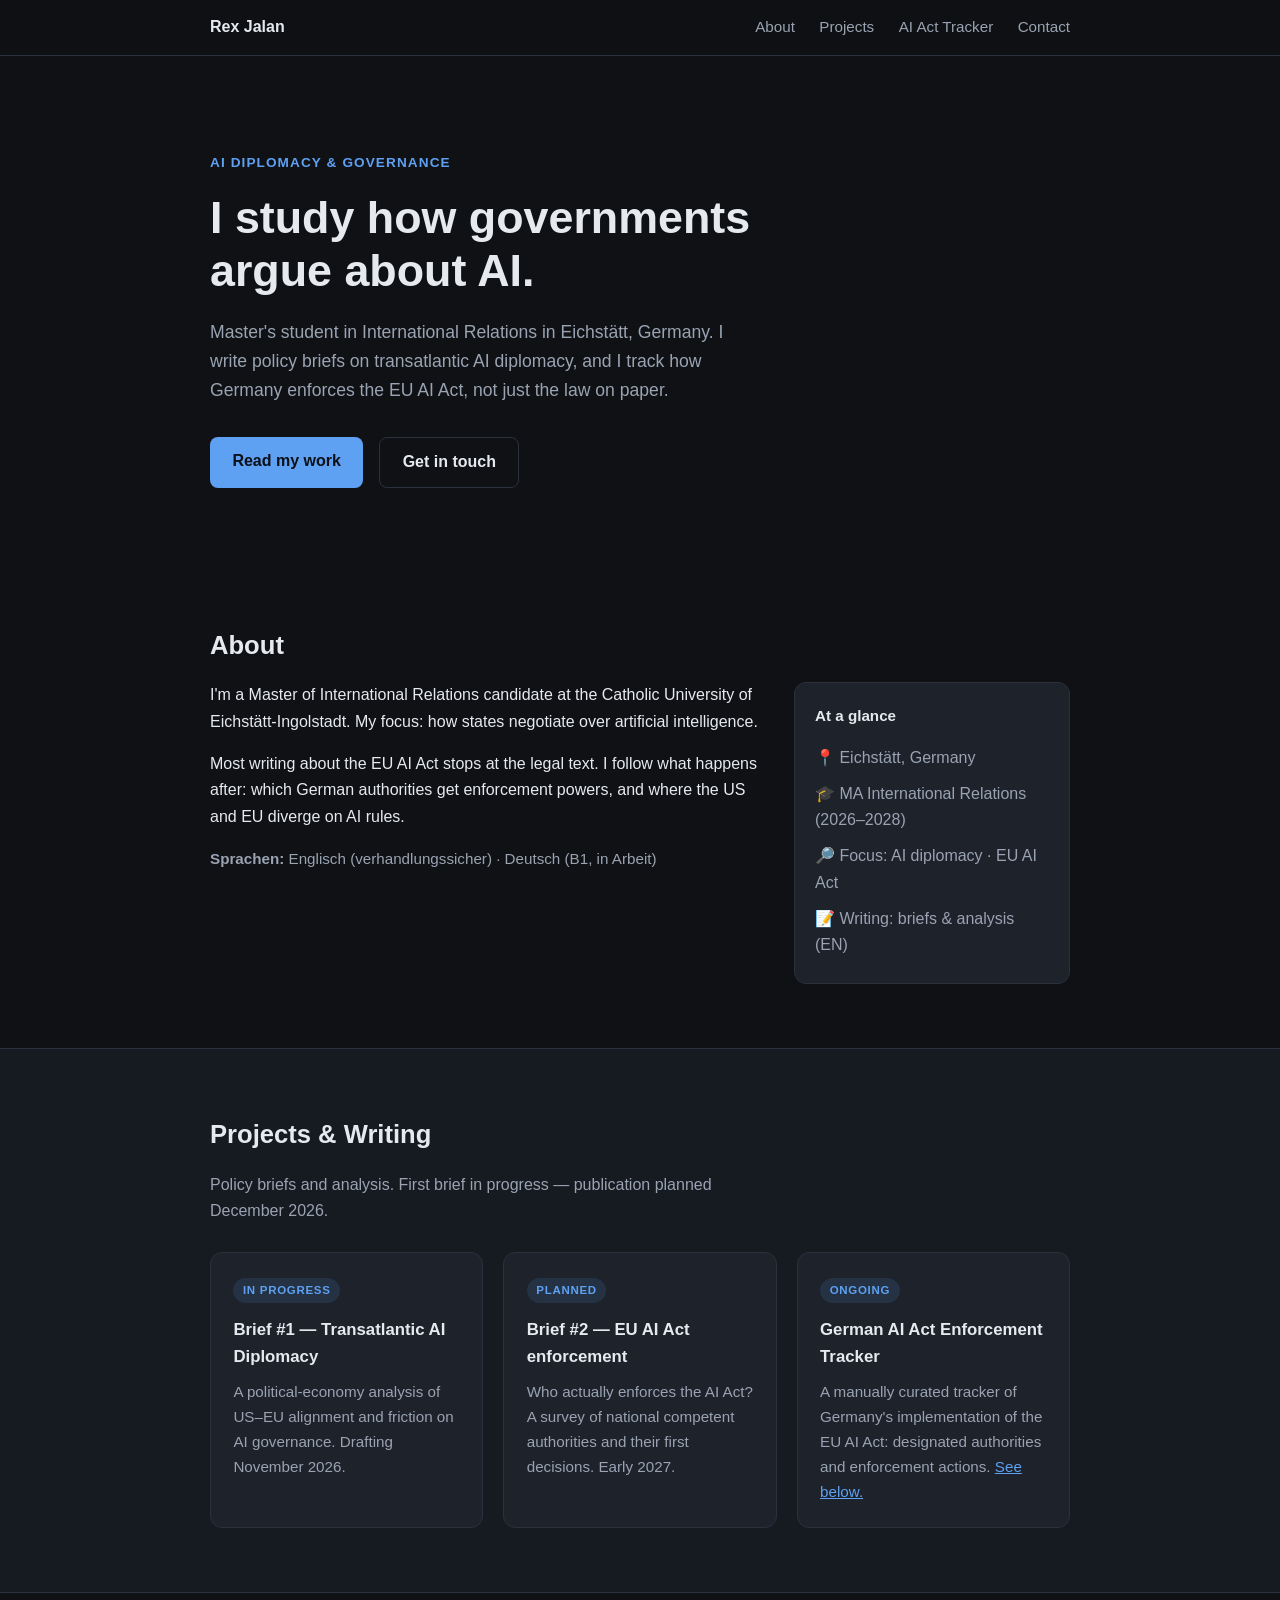
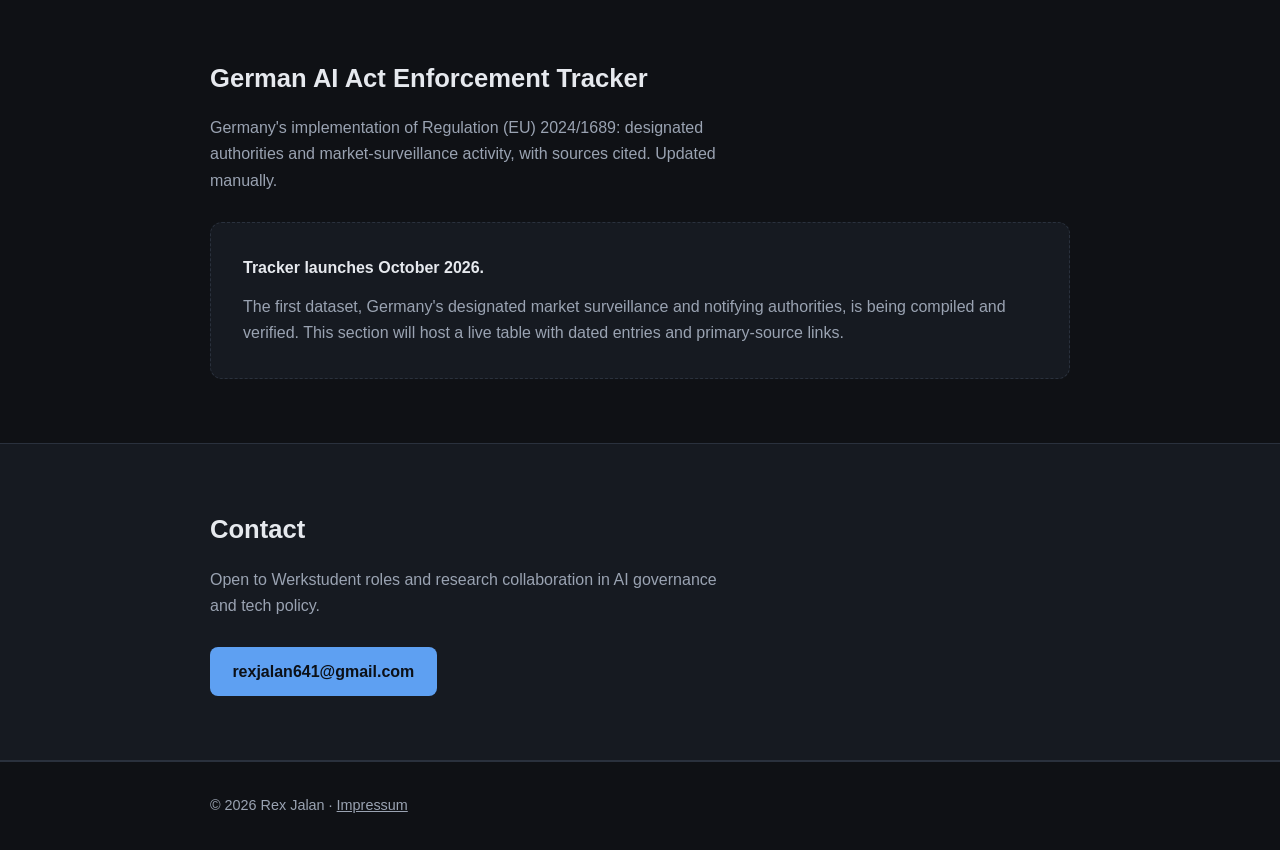
==== index.html @ d534fffb "Portfolio site skeleton: index, style, impressum placeholder, blueprint draft v0" ====
<!DOCTYPE html>
<html lang="en">
<head>
  <meta charset="UTF-8">
  <meta name="viewport" content="width=device-width, initial-scale=1.0">
  <title>Rex Jalan — AI Diplomacy &amp; Governance</title>
  <meta name="description" content="Policy analysis on transatlantic AI diplomacy, EU AI Act enforcement in Germany, and AI governance.">
  <link rel="stylesheet" href="style.css">
</head>
<body>
  <header class="nav">
    <div class="container nav-inner">
      <a href="#top" class="brand">Rex Jalan</a>
      <nav>
        <a href="#about">About</a>
        <a href="#projects">Projects</a>
        <a href="#tracker">AI Act Tracker</a>
        <a href="#contact">Contact</a>
      </nav>
    </div>
  </header>

  <main id="top">
    <!-- HERO -->
    <section class="hero">
      <div class="container">
        <p class="kicker">AI Diplomacy &amp; Governance</p>
        <h1>I study how governments argue about AI.</h1>
        <p class="lede">
          Master's student in International Relations in Eichstätt, Germany.
          I write policy briefs on transatlantic AI diplomacy, and I track how
          Germany enforces the EU AI Act, not just the law on paper.
        </p>
        <div class="hero-actions">
          <a class="btn" href="#projects">Read my work</a>
          <a class="btn btn-ghost" href="#contact">Get in touch</a>
        </div>
      </div>
    </section>

    <!-- ABOUT -->
    <section id="about" class="section">
      <div class="container">
        <h2>About</h2>
        <div class="about-grid">
          <div>
            <p>
              I'm a Master of International Relations candidate at the Catholic
              University of Eichstätt-Ingolstadt. My focus: how states negotiate
              over artificial intelligence.
            </p>
            <p>
              Most writing about the EU AI Act stops at the legal text. I follow
              what happens after: which German authorities get enforcement powers,
              and where the US and EU diverge on AI rules.
            </p>
            <p class="lang-note">
              <strong>Sprachen:</strong> Englisch (verhandlungssicher) · Deutsch (B1, in Arbeit)
            </p>
          </div>
          <aside class="facts">
            <h3>At a glance</h3>
            <ul>
              <li>📍 Eichstätt, Germany</li>
              <li>🎓 MA International Relations (2026–2028)</li>
              <li>🔎 Focus: AI diplomacy · EU AI Act</li>
              <li>📝 Writing: briefs &amp; analysis (EN)</li>
            </ul>
          </aside>
        </div>
      </div>
    </section>

    <!-- PROJECTS -->
    <section id="projects" class="section section-alt">
      <div class="container">
        <h2>Projects &amp; Writing</h2>
        <p class="section-sub">Policy briefs and analysis. First brief in progress — publication planned December 2026.</p>
        <div class="cards">
          <article class="card">
            <span class="tag">In progress</span>
            <h3>Brief #1 — Transatlantic AI Diplomacy</h3>
            <p>A political-economy analysis of US–EU alignment and friction on AI governance. Drafting November 2026.</p>
          </article>
          <article class="card">
            <span class="tag">Planned</span>
            <h3>Brief #2 — EU AI Act enforcement</h3>
            <p>Who actually enforces the AI Act? A survey of national competent authorities and their first decisions. Early 2027.</p>
          </article>
          <article class="card">
            <span class="tag">Ongoing</span>
            <h3>German AI Act Enforcement Tracker</h3>
            <p>A manually curated tracker of Germany's implementation of the EU AI Act: designated authorities and enforcement actions. <a href="#tracker">See below.</a></p>
          </article>
        </div>
      </div>
    </section>

    <!-- TRACKER -->
    <section id="tracker" class="section">
      <div class="container">
        <h2>German AI Act Enforcement Tracker</h2>
        <p class="section-sub">
          Germany's implementation of Regulation (EU) 2024/1689: designated
          authorities and market-surveillance activity, with sources cited.
          Updated manually.
        </p>
        <div class="tracker-placeholder">
          <p><strong>Tracker launches October 2026.</strong></p>
          <p>The first dataset, Germany's designated market surveillance and notifying authorities, is being compiled and verified. This section will host a live table with dated entries and primary-source links.</p>
        </div>
      </div>
    </section>

    <!-- CONTACT -->
    <section id="contact" class="section section-alt">
      <div class="container">
        <h2>Contact</h2>
        <p class="section-sub">
          Open to Werkstudent roles and research collaboration in AI governance
          and tech policy.
        </p>
        <a class="btn" href="mailto:rexjalan641@gmail.com">rexjalan641@gmail.com</a>
      </div>
    </section>
  </main>

  <footer class="footer">
    <div class="container">
      <p>© 2026 Rex Jalan · <a href="impressum.html">Impressum</a></p>
    </div>
  </footer>
</body>
</html>
---- style.css ----
:root {
  --bg: #0f1115;
  --bg-alt: #161a21;
  --card: #1d222b;
  --text: #e6e9ee;
  --muted: #9aa3b2;
  --accent: #5ea0f2;
  --border: #2a313d;
}

* { box-sizing: border-box; margin: 0; padding: 0; }

body {
  font-family: -apple-system, "Segoe UI", Roboto, Helvetica, Arial, sans-serif;
  background: var(--bg);
  color: var(--text);
  line-height: 1.65;
}

.container { max-width: 900px; margin: 0 auto; padding: 0 1.25rem; }

/* Nav */
.nav { position: sticky; top: 0; background: rgba(15,17,21,.92); backdrop-filter: blur(8px); border-bottom: 1px solid var(--border); z-index: 10; }
.nav-inner { display: flex; justify-content: space-between; align-items: center; padding: .9rem 1.25rem; }
.brand { font-weight: 700; color: var(--text); text-decoration: none; }
.nav nav a { color: var(--muted); text-decoration: none; margin-left: 1.25rem; font-size: .95rem; }
.nav nav a:hover { color: var(--text); }

/* Hero */
.hero { padding: 6rem 0 4.5rem; text-align: left; }
.kicker { color: var(--accent); font-weight: 600; text-transform: uppercase; letter-spacing: .08em; font-size: .85rem; margin-bottom: 1rem; }
.hero h1 { font-size: clamp(1.9rem, 5vw, 2.8rem); line-height: 1.2; max-width: 22ch; }
.lede { margin-top: 1.25rem; color: var(--muted); max-width: 55ch; font-size: 1.1rem; }
.hero-actions { margin-top: 2rem; display: flex; gap: 1rem; flex-wrap: wrap; }

.btn {
  display: inline-block; padding: .7rem 1.4rem; border-radius: 8px;
  background: var(--accent); color: #0c1017; font-weight: 600; text-decoration: none;
}
.btn:hover { filter: brightness(1.1); }
.btn-ghost { background: transparent; color: var(--text); border: 1px solid var(--border); }

/* Sections */
.section { padding: 4rem 0; }
.section-alt { background: var(--bg-alt); border-block: 1px solid var(--border); }
h2 { font-size: 1.6rem; margin-bottom: 1rem; }
.section-sub { color: var(--muted); max-width: 60ch; margin-bottom: 1.75rem; }

/* About */
.about-grid { display: grid; grid-template-columns: 1fr; gap: 2rem; }
@media (min-width: 720px) { .about-grid { grid-template-columns: 2fr 1fr; } }
.about-grid p + p { margin-top: 1rem; }
.lang-note { margin-top: 1.25rem; font-size: .95rem; color: var(--muted); }
.facts { background: var(--card); border: 1px solid var(--border); border-radius: 12px; padding: 1.25rem; height: fit-content; }
.facts h3 { font-size: .95rem; margin-bottom: .75rem; }
.facts ul { list-style: none; }
.facts li { padding: .3rem 0; color: var(--muted); }

/* Cards */
.cards { display: grid; gap: 1.25rem; grid-template-columns: repeat(auto-fit, minmax(240px, 1fr)); }
.card { background: var(--card); border: 1px solid var(--border); border-radius: 12px; padding: 1.4rem; }
.tag { display: inline-block; font-size: .72rem; font-weight: 600; text-transform: uppercase; letter-spacing: .06em; color: var(--accent); background: rgba(94,160,242,.12); padding: .2rem .6rem; border-radius: 99px; margin-bottom: .8rem; }
.card h3 { font-size: 1.05rem; margin-bottom: .5rem; }
.card p { color: var(--muted); font-size: .95rem; }
.card a { color: var(--accent); }

/* Tracker placeholder */
.tracker-placeholder { border: 1px dashed var(--border); border-radius: 12px; padding: 2rem; color: var(--muted); background: var(--bg-alt); }
.tracker-placeholder strong { color: var(--text); }
.tracker-placeholder p + p { margin-top: .75rem; }

/* Contact */
.socials { margin-top: 1.25rem; color: var(--muted); }
.socials a { color: var(--accent); text-decoration: none; }
.socials a:hover { text-decoration: underline; }

/* Footer */
.footer { border-top: 1px solid var(--border); padding: 2rem 0; color: var(--muted); font-size: .9rem; }
.footer a { color: var(--muted); }
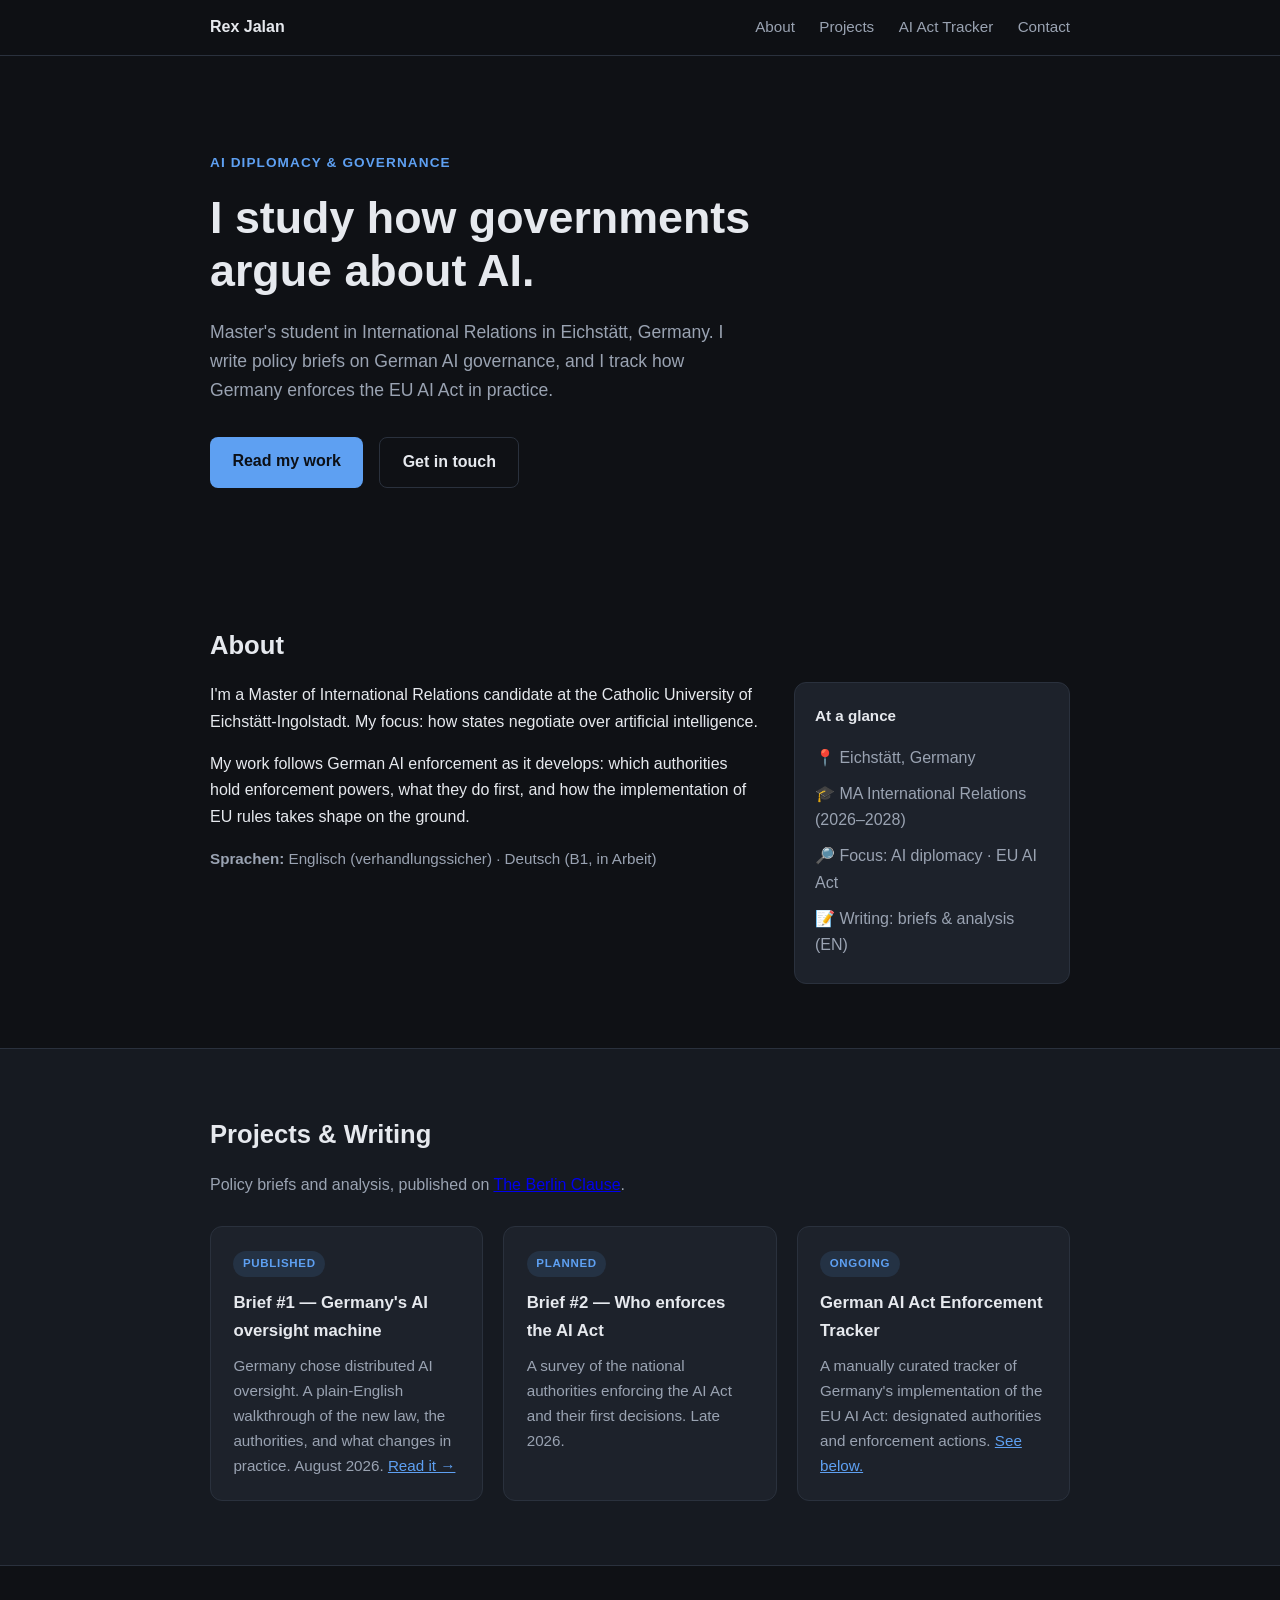
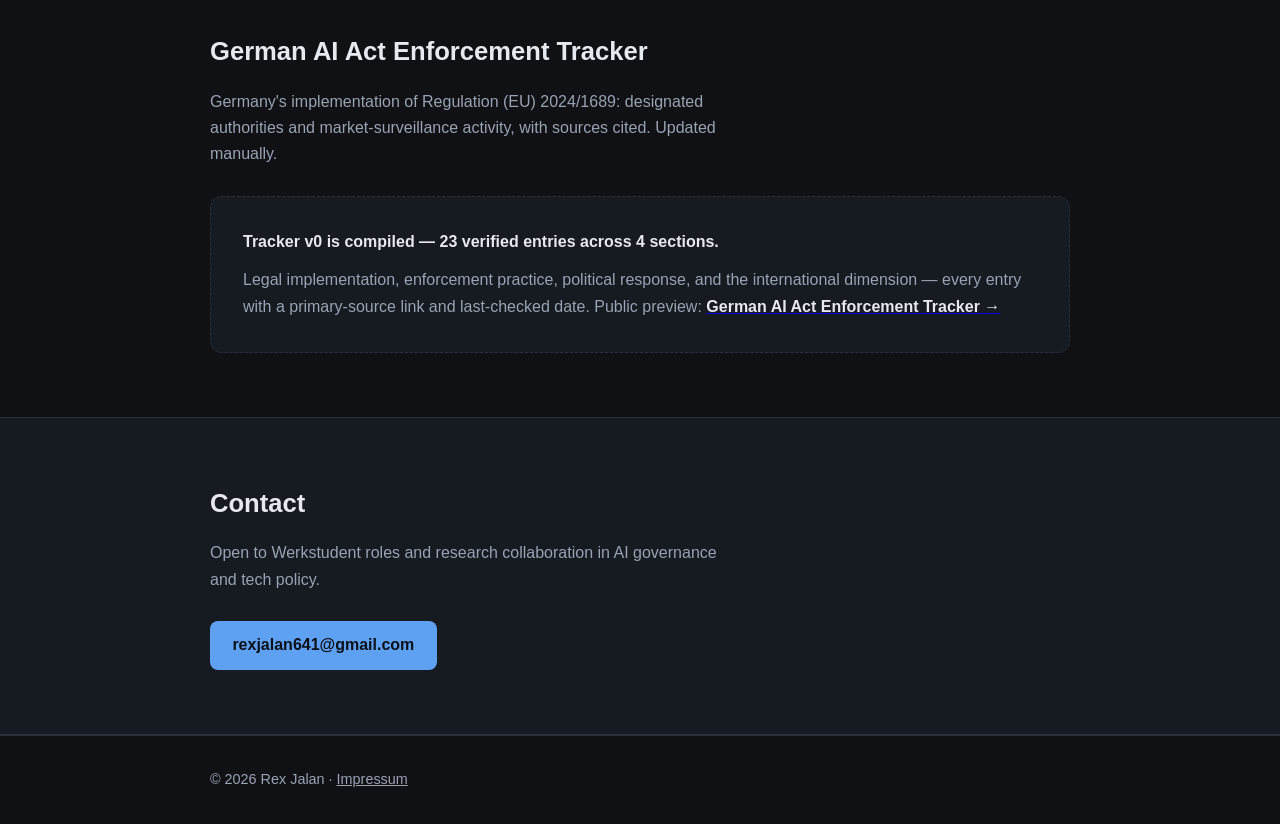
==== commit 0cccab65: "Launch tracker v0 + Brief #1, align site copy with Blueprint v1 (Germany enforcement focus)" ====
--- a/index.html
+++ b/index.html
@@ -4,7 +4,7 @@
   <meta charset="UTF-8">
   <meta name="viewport" content="width=device-width, initial-scale=1.0">
   <title>Rex Jalan — AI Diplomacy &amp; Governance</title>
-  <meta name="description" content="Policy analysis on transatlantic AI diplomacy, EU AI Act enforcement in Germany, and AI governance.">
+  <meta name="description" content="Policy analysis on German AI governance, EU AI Act enforcement in Germany, and AI policy.">
   <link rel="stylesheet" href="style.css">
 </head>
 <body>
@@ -28,8 +28,8 @@
         <h1>I study how governments argue about AI.</h1>
         <p class="lede">
           Master's student in International Relations in Eichstätt, Germany.
-          I write policy briefs on transatlantic AI diplomacy, and I track how
-          Germany enforces the EU AI Act, not just the law on paper.
+          I write policy briefs on German AI governance, and I track how
+          Germany enforces the EU AI Act in practice.
         </p>
         <div class="hero-actions">
           <a class="btn" href="#projects">Read my work</a>
@@ -50,9 +50,9 @@
               over artificial intelligence.
             </p>
             <p>
-              Most writing about the EU AI Act stops at the legal text. I follow
-              what happens after: which German authorities get enforcement powers,
-              and where the US and EU diverge on AI rules.
+              My work follows German AI enforcement as it develops: which
+              authorities hold enforcement powers, what they do first, and
+              how the implementation of EU rules takes shape on the ground.
             </p>
             <p class="lang-note">
               <strong>Sprachen:</strong> Englisch (verhandlungssicher) · Deutsch (B1, in Arbeit)
@@ -75,17 +75,17 @@
     <section id="projects" class="section section-alt">
       <div class="container">
         <h2>Projects &amp; Writing</h2>
-        <p class="section-sub">Policy briefs and analysis. First brief in progress — publication planned December 2026.</p>
+        <p class="section-sub">Policy briefs and analysis, published on <a href="https://rexjalan.substack.com">The Berlin Clause</a>.</p>
         <div class="cards">
           <article class="card">
-            <span class="tag">In progress</span>
-            <h3>Brief #1 — Transatlantic AI Diplomacy</h3>
-            <p>A political-economy analysis of US–EU alignment and friction on AI governance. Drafting November 2026.</p>
+            <span class="tag">Published</span>
+            <h3>Brief #1 — Germany's AI oversight machine</h3>
+            <p>Germany chose distributed AI oversight. A plain-English walkthrough of the new law, the authorities, and what changes in practice. August 2026. <a href="https://rexjalan.substack.com/p/germany-decided-not-to-build-an-ai">Read it →</a></p>
           </article>
           <article class="card">
             <span class="tag">Planned</span>
-            <h3>Brief #2 — EU AI Act enforcement</h3>
-            <p>Who actually enforces the AI Act? A survey of national competent authorities and their first decisions. Early 2027.</p>
+            <h3>Brief #2 — Who enforces the AI Act</h3>
+            <p>A survey of the national authorities enforcing the AI Act and their first decisions. Late 2026.</p>
           </article>
           <article class="card">
             <span class="tag">Ongoing</span>
@@ -106,8 +106,8 @@
           Updated manually.
         </p>
         <div class="tracker-placeholder">
-          <p><strong>Tracker launches October 2026.</strong></p>
-          <p>The first dataset, Germany's designated market surveillance and notifying authorities, is being compiled and verified. This section will host a live table with dated entries and primary-source links.</p>
+          <p><strong>Tracker v0 is compiled — 23 verified entries across 4 sections.</strong></p>
+          <p>Legal implementation, enforcement practice, political response, and the international dimension — every entry with a primary-source link and last-checked date. Public preview: <a href="tracker.html"><strong>German AI Act Enforcement Tracker →</strong></a></p>
         </div>
       </div>
     </section>
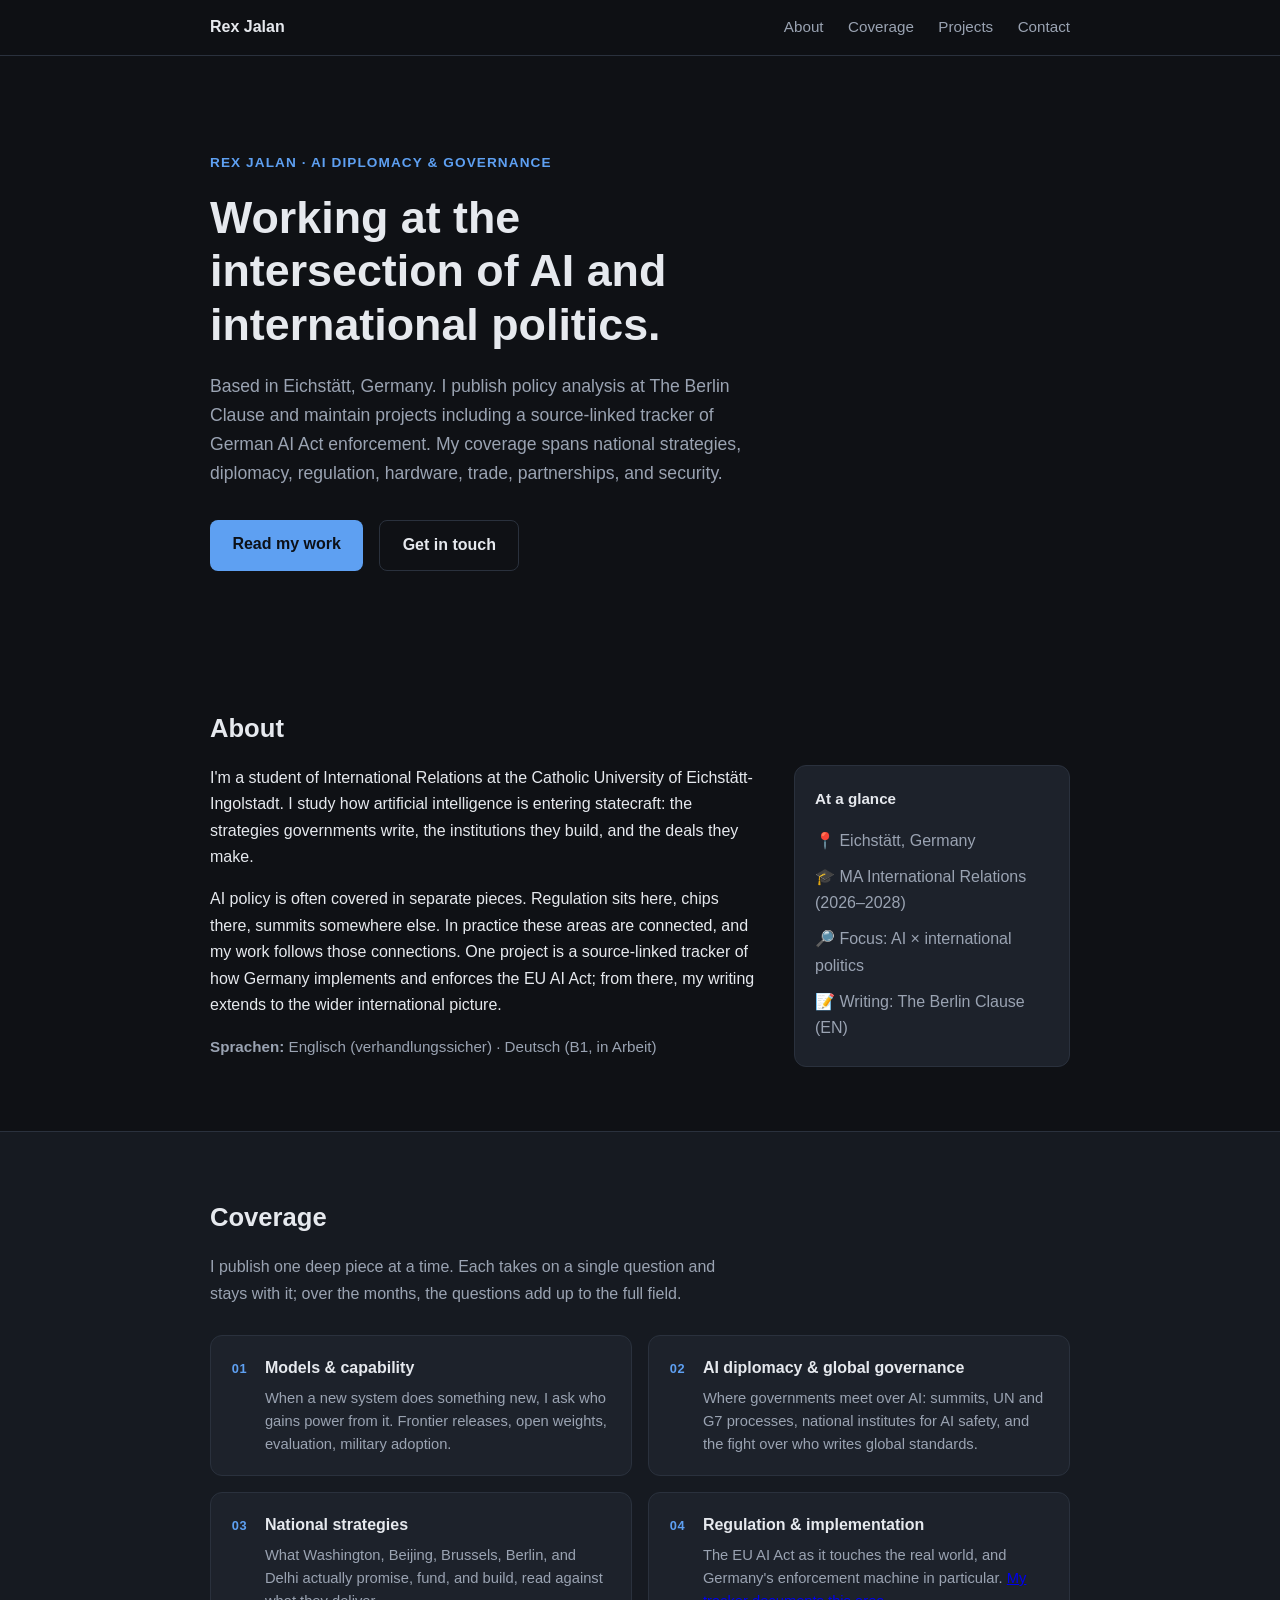
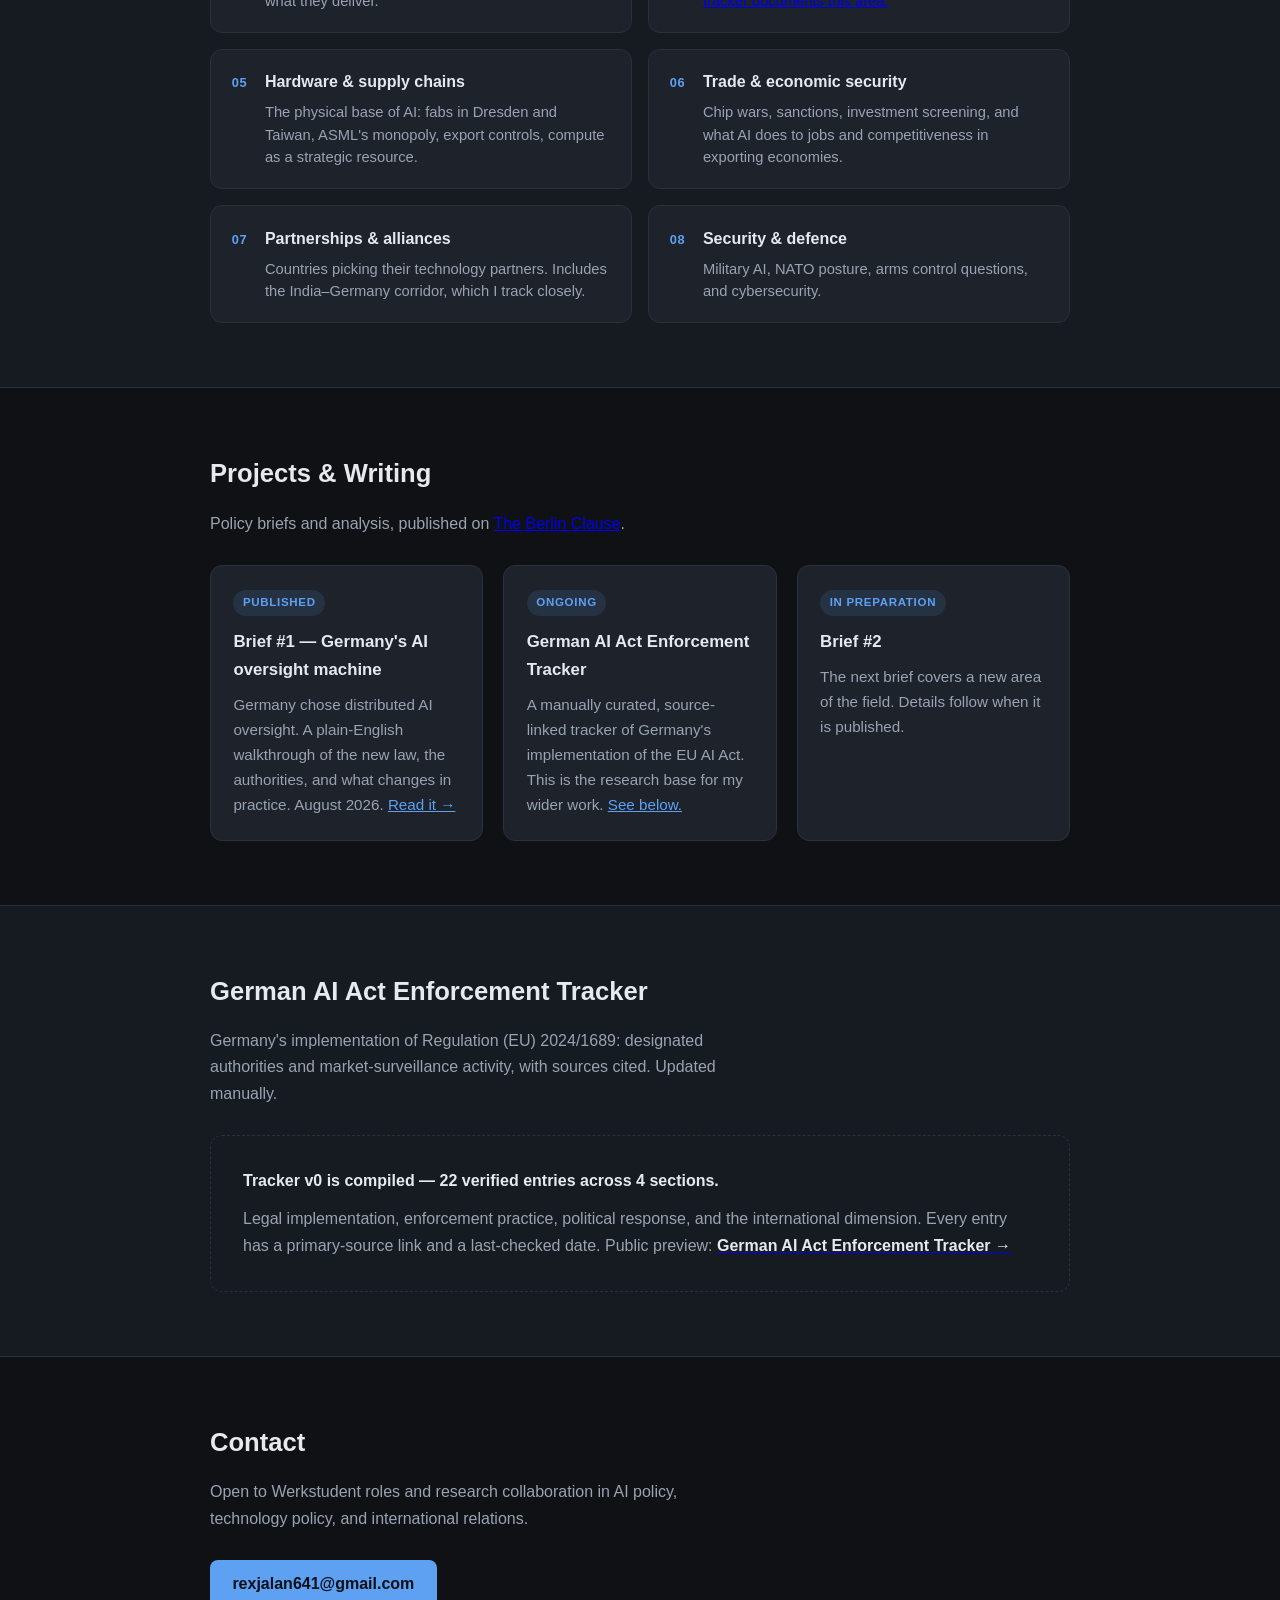
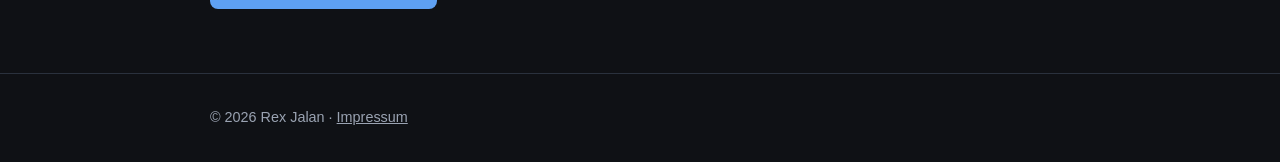
==== commit a3e61dc4: "Blueprint v2: broaden site to IR-of-AI scope, tracker as one project among several - Hero: intersect" ====
--- a/index.html
+++ b/index.html
@@ -3,8 +3,8 @@
 <head>
   <meta charset="UTF-8">
   <meta name="viewport" content="width=device-width, initial-scale=1.0">
-  <title>Rex Jalan — AI Diplomacy &amp; Governance</title>
-  <meta name="description" content="Policy analysis on German AI governance, EU AI Act enforcement in Germany, and AI policy.">
+  <title>Rex Jalan · AI &amp; International Politics</title>
+  <meta name="description" content="Policy analysis on AI and international politics from Germany: national strategies, diplomacy, regulation, chips and supply chains, trade, alliances, and security. Includes a bilingual German AI Act enforcement tracker.">
   <link rel="stylesheet" href="style.css">
 </head>
 <body>
@@ -13,8 +13,8 @@
       <a href="#top" class="brand">Rex Jalan</a>
       <nav>
         <a href="#about">About</a>
+        <a href="#coverage">Coverage</a>
         <a href="#projects">Projects</a>
-        <a href="#tracker">AI Act Tracker</a>
         <a href="#contact">Contact</a>
       </nav>
     </div>
@@ -24,12 +24,13 @@
     <!-- HERO -->
     <section class="hero">
       <div class="container">
-        <p class="kicker">AI Diplomacy &amp; Governance</p>
-        <h1>I study how governments argue about AI.</h1>
+        <p class="kicker">Rex Jalan · AI Diplomacy &amp; Governance</p>
+        <h1>Working at the intersection of AI and international politics.</h1>
         <p class="lede">
-          Master's student in International Relations in Eichstätt, Germany.
-          I write policy briefs on German AI governance, and I track how
-          Germany enforces the EU AI Act in practice.
+          Based in Eichstätt, Germany. I publish policy analysis at The Berlin
+          Clause and maintain projects including a source-linked tracker of
+          German AI Act enforcement. My coverage spans national strategies,
+          diplomacy, regulation, hardware, trade, partnerships, and security.
         </p>
         <div class="hero-actions">
           <a class="btn" href="#projects">Read my work</a>
@@ -45,14 +46,18 @@
         <div class="about-grid">
           <div>
             <p>
-              I'm a Master of International Relations candidate at the Catholic
-              University of Eichstätt-Ingolstadt. My focus: how states negotiate
-              over artificial intelligence.
+              I'm a student of International Relations at the Catholic
+              University of Eichstätt-Ingolstadt. I study how artificial
+              intelligence is entering statecraft: the strategies governments
+              write, the institutions they build, and the deals they make.
             </p>
             <p>
-              My work follows German AI enforcement as it develops: which
-              authorities hold enforcement powers, what they do first, and
-              how the implementation of EU rules takes shape on the ground.
+              AI policy is often covered in separate pieces. Regulation sits
+              here, chips there, summits somewhere else. In practice these
+              areas are connected, and my work follows those connections. One
+              project is a source-linked tracker of how Germany
+              implements and enforces the EU AI Act; from there, my writing
+              extends to the wider international picture.
             </p>
             <p class="lang-note">
               <strong>Sprachen:</strong> Englisch (verhandlungssicher) · Deutsch (B1, in Arbeit)
@@ -63,16 +68,86 @@
             <ul>
               <li>📍 Eichstätt, Germany</li>
               <li>🎓 MA International Relations (2026–2028)</li>
-              <li>🔎 Focus: AI diplomacy · EU AI Act</li>
-              <li>📝 Writing: briefs &amp; analysis (EN)</li>
+              <li>🔎 Focus: AI × international politics</li>
+              <li>📝 Writing: The Berlin Clause (EN)</li>
             </ul>
           </aside>
         </div>
       </div>
     </section>
 
+    <!-- COVERAGE -->
+    <section id="coverage" class="section section-alt">
+      <div class="container">
+        <h2>Coverage</h2>
+        <p class="section-sub">
+          I publish one deep piece at a time. Each takes on a single question
+          and stays with it; over the months, the questions add up to the full
+          field.
+        </p>
+        <div class="coverage-grid">
+          <div class="coverage-item">
+            <span class="coverage-num">01</span>
+            <div>
+              <h3>Models &amp; capability</h3>
+              <p>When a new system does something new, I ask who gains power from it. Frontier releases, open weights, evaluation, military adoption.</p>
+            </div>
+          </div>
+          <div class="coverage-item">
+            <span class="coverage-num">02</span>
+            <div>
+              <h3>AI diplomacy &amp; global governance</h3>
+              <p>Where governments meet over AI: summits, UN and G7 processes, national institutes for AI safety, and the fight over who writes global standards.</p>
+            </div>
+          </div>
+          <div class="coverage-item">
+            <span class="coverage-num">03</span>
+            <div>
+              <h3>National strategies</h3>
+              <p>What Washington, Beijing, Brussels, Berlin, and Delhi actually promise, fund, and build, read against what they deliver.</p>
+            </div>
+          </div>
+          <div class="coverage-item">
+            <span class="coverage-num">04</span>
+            <div>
+              <h3>Regulation &amp; implementation</h3>
+              <p>The EU AI Act as it touches the real world, and Germany's enforcement machine in particular. <a href="#tracker">My tracker documents this area.</a></p>
+            </div>
+          </div>
+          <div class="coverage-item">
+            <span class="coverage-num">05</span>
+            <div>
+              <h3>Hardware &amp; supply chains</h3>
+              <p>The physical base of AI: fabs in Dresden and Taiwan, ASML's monopoly, export controls, compute as a strategic resource.</p>
+            </div>
+          </div>
+          <div class="coverage-item">
+            <span class="coverage-num">06</span>
+            <div>
+              <h3>Trade &amp; economic security</h3>
+              <p>Chip wars, sanctions, investment screening, and what AI does to jobs and competitiveness in exporting economies.</p>
+            </div>
+          </div>
+          <div class="coverage-item">
+            <span class="coverage-num">07</span>
+            <div>
+              <h3>Partnerships &amp; alliances</h3>
+              <p>Countries picking their technology partners. Includes the India&ndash;Germany corridor, which I track closely.</p>
+            </div>
+          </div>
+          <div class="coverage-item">
+            <span class="coverage-num">08</span>
+            <div>
+              <h3>Security &amp; defence</h3>
+              <p>Military AI, NATO posture, arms control questions, and cybersecurity.</p>
+            </div>
+          </div>
+        </div>
+      </div>
+    </section>
+
     <!-- PROJECTS -->
-    <section id="projects" class="section section-alt">
+    <section id="projects" class="section">
       <div class="container">
         <h2>Projects &amp; Writing</h2>
         <p class="section-sub">Policy briefs and analysis, published on <a href="https://rexjalan.substack.com">The Berlin Clause</a>.</p>
@@ -83,21 +158,21 @@
             <p>Germany chose distributed AI oversight. A plain-English walkthrough of the new law, the authorities, and what changes in practice. August 2026. <a href="https://rexjalan.substack.com/p/germany-decided-not-to-build-an-ai">Read it →</a></p>
           </article>
           <article class="card">
-            <span class="tag">Planned</span>
-            <h3>Brief #2 — Who enforces the AI Act</h3>
-            <p>A survey of the national authorities enforcing the AI Act and their first decisions. Late 2026.</p>
+            <span class="tag">Ongoing</span>
+            <h3>German AI Act Enforcement Tracker</h3>
+            <p>A manually curated, source-linked tracker of Germany's implementation of the EU AI Act. This is the research base for my wider work. <a href="#tracker">See below.</a></p>
           </article>
           <article class="card">
-            <span class="tag">Ongoing</span>
-            <h3>German AI Act Enforcement Tracker</h3>
-            <p>A manually curated tracker of Germany's implementation of the EU AI Act: designated authorities and enforcement actions. <a href="#tracker">See below.</a></p>
+            <span class="tag">In preparation</span>
+            <h3>Brief #2</h3>
+            <p>The next brief covers a new area of the field. Details follow when it is published.</p>
           </article>
         </div>
       </div>
     </section>
 
     <!-- TRACKER -->
-    <section id="tracker" class="section">
+    <section id="tracker" class="section section-alt">
       <div class="container">
         <h2>German AI Act Enforcement Tracker</h2>
         <p class="section-sub">
@@ -106,19 +181,19 @@
           Updated manually.
         </p>
         <div class="tracker-placeholder">
-          <p><strong>Tracker v0 is compiled — 23 verified entries across 4 sections.</strong></p>
-          <p>Legal implementation, enforcement practice, political response, and the international dimension — every entry with a primary-source link and last-checked date. Public preview: <a href="tracker.html"><strong>German AI Act Enforcement Tracker →</strong></a></p>
+          <p><strong>Tracker v0 is compiled — 22 verified entries across 4 sections.</strong></p>
+          <p>Legal implementation, enforcement practice, political response, and the international dimension. Every entry has a primary-source link and a last-checked date. Public preview: <a href="tracker.html"><strong>German AI Act Enforcement Tracker →</strong></a></p>
         </div>
       </div>
     </section>
 
     <!-- CONTACT -->
-    <section id="contact" class="section section-alt">
+    <section id="contact" class="section">
       <div class="container">
         <h2>Contact</h2>
         <p class="section-sub">
-          Open to Werkstudent roles and research collaboration in AI governance
-          and tech policy.
+          Open to Werkstudent roles and research collaboration in AI policy,
+          technology policy, and international relations.
         </p>
         <a class="btn" href="mailto:rexjalan641@gmail.com">rexjalan641@gmail.com</a>
       </div>
--- a/style.css
+++ b/style.css
@@ -64,6 +64,21 @@
 .card p { color: var(--muted); font-size: .95rem; }
 .card a { color: var(--accent); }
 
+/* Coverage grid */
+.coverage-grid { display: grid; gap: 1rem; grid-template-columns: 1fr; }
+@media (min-width: 640px) { .coverage-grid { grid-template-columns: 1fr 1fr; } }
+.coverage-item {
+  display: flex; gap: 1.1rem; align-items: baseline;
+  background: var(--card); border: 1px solid var(--border);
+  border-radius: 12px; padding: 1.2rem 1.3rem;
+}
+.coverage-num {
+  font-size: .8rem; font-weight: 700; color: var(--accent);
+  font-variant-numeric: tabular-nums; letter-spacing: .05em;
+}
+.coverage-item h3 { font-size: 1rem; margin-bottom: .35rem; }
+.coverage-item p { color: var(--muted); font-size: .92rem; line-height: 1.55; }
+
 /* Tracker placeholder */
 .tracker-placeholder { border: 1px dashed var(--border); border-radius: 12px; padding: 2rem; color: var(--muted); background: var(--bg-alt); }
 .tracker-placeholder strong { color: var(--text); }
